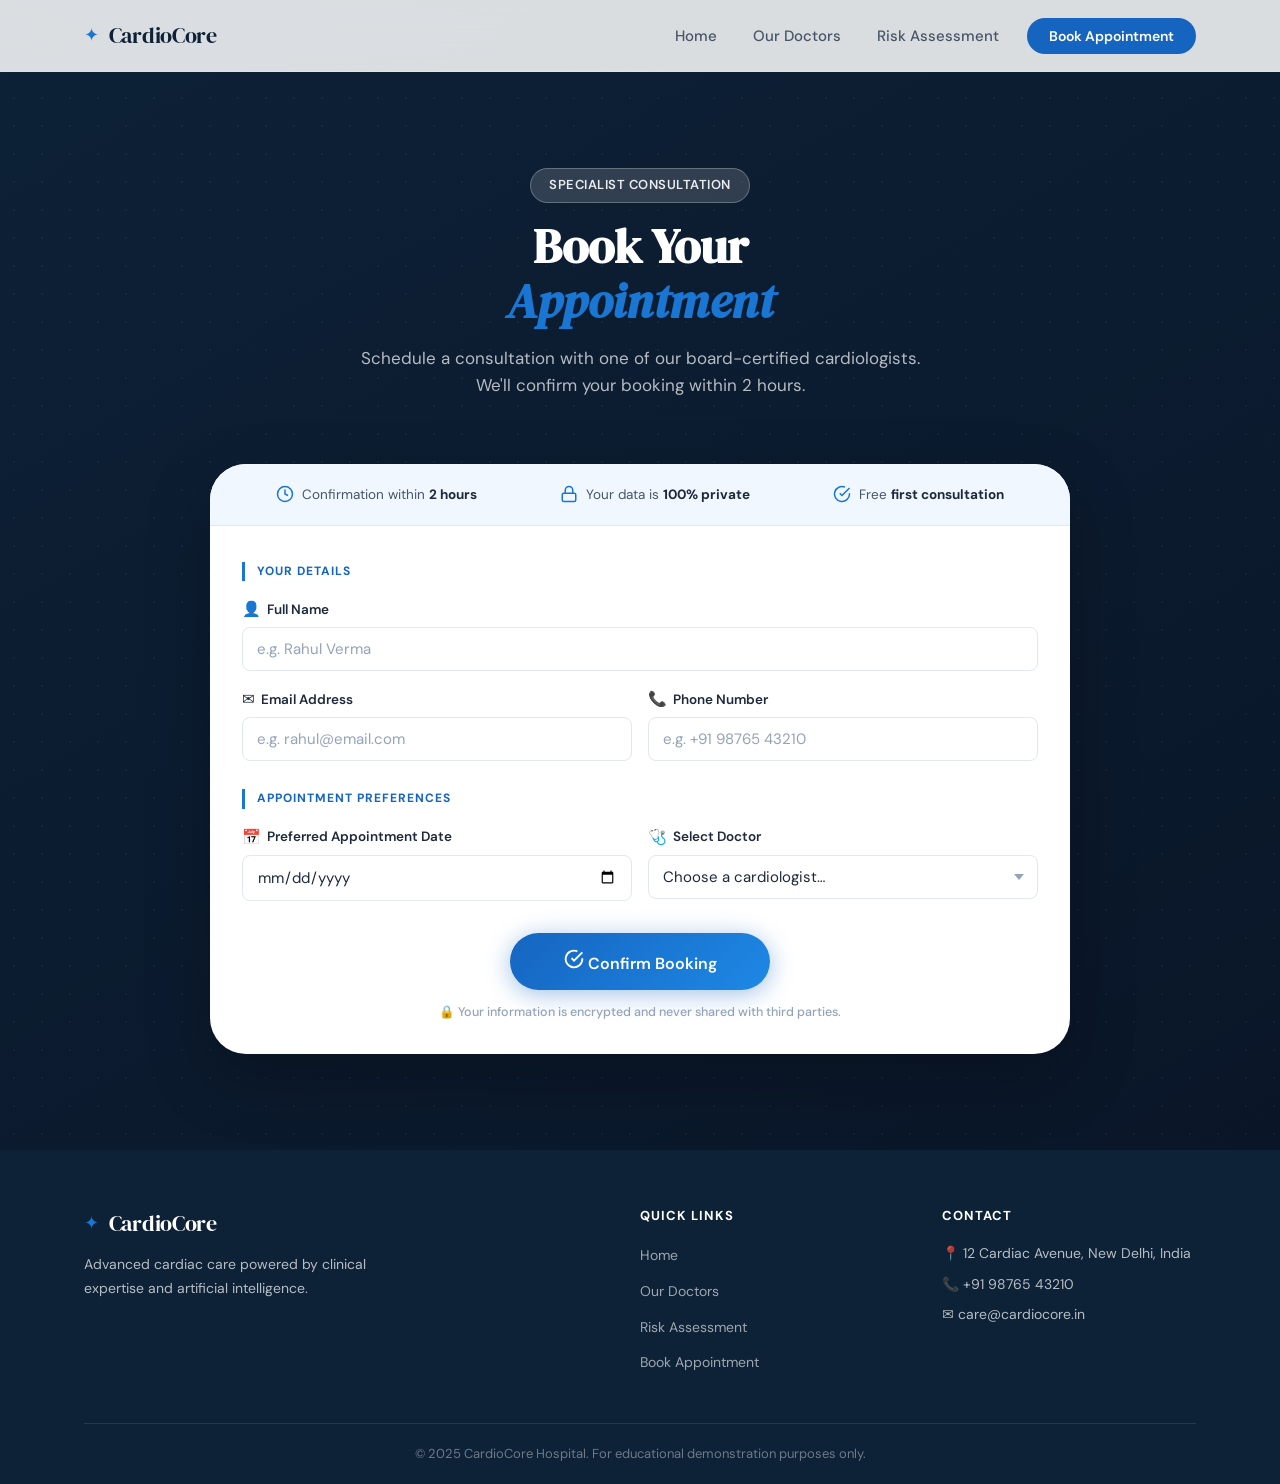
==== appointment.html @ d254ffd3 "Add files via upload" ====
<!DOCTYPE html>
<html lang="en">
<head>
  <meta charset="UTF-8" />
  <meta name="viewport" content="width=device-width, initial-scale=1.0" />
  <title>Book an Appointment — CardioCore Hospital</title>
  <link rel="stylesheet" href="style.css" />
  <link rel="preconnect" href="https://fonts.googleapis.com" />
  <link rel="preconnect" href="https://fonts.gstatic.com" crossorigin />
  <link href="https://fonts.googleapis.com/css2?family=DM+Serif+Display:ital@0;1&family=DM+Sans:wght@300;400;500;600&display=swap" rel="stylesheet" />
</head>
<body>

  <!-- ═══════════════════════════════════════════
       NAVIGATION
  ═══════════════════════════════════════════ -->
  <nav class="navbar" id="navbar">
    <div class="nav-inner">
      <a href="index.html" class="nav-logo">
        <span class="logo-icon">✦</span>
        <span>CardioCore</span>
      </a>
      <button class="nav-toggle" id="navToggle" aria-label="Toggle menu">
        <span></span><span></span><span></span>
      </button>
      <ul class="nav-links" id="navLinks">
        <li><a href="index.html" class="nav-link">Home</a></li>
        <li><a href="index.html#doctors" class="nav-link">Our Doctors</a></li>
        <li><a href="predictor.html" class="nav-link">Risk Assessment</a></li>
        <li><a href="appointment.html" class="nav-cta-btn active-cta">Book Appointment</a></li>
      </ul>
    </div>
  </nav>

  <!-- ═══════════════════════════════════════════
       APPOINTMENT SECTION
  ═══════════════════════════════════════════ -->
  <section class="assessment-section appointment-section" id="appointment">
    <div class="assessment-bg-pattern"></div>
    <div class="container">
      <div class="section-header">
        <div class="section-tag section-tag-light">Specialist Consultation</div>
        <h2 class="section-title" style="color:#fff;">Book Your<br /><em>Appointment</em></h2>
        <p class="section-subtitle" style="color:rgba(255,255,255,0.7);">Schedule a consultation with one of our board-certified cardiologists. We'll confirm your booking within 2 hours.</p>
      </div>

      <div class="form-card appt-form-card">

        <!-- Appointment booking info strip -->
        <div class="appt-info-strip">
          <div class="appt-info-item">
            <svg width="18" height="18" viewBox="0 0 24 24" fill="none" stroke="currentColor" stroke-width="2"><circle cx="12" cy="12" r="10"/><path d="M12 6v6l4 2"/></svg>
            <span>Confirmation within <strong>2 hours</strong></span>
          </div>
          <div class="appt-info-item">
            <svg width="18" height="18" viewBox="0 0 24 24" fill="none" stroke="currentColor" stroke-width="2"><rect x="3" y="11" width="18" height="11" rx="2" ry="2"/><path d="M7 11V7a5 5 0 0 1 10 0v4"/></svg>
            <span>Your data is <strong>100% private</strong></span>
          </div>
          <div class="appt-info-item">
            <svg width="18" height="18" viewBox="0 0 24 24" fill="none" stroke="currentColor" stroke-width="2"><path d="M22 11.08V12a10 10 0 1 1-5.93-9.14"/><polyline points="22 4 12 14.01 9 11.01"/></svg>
            <span>Free <strong>first consultation</strong></span>
          </div>
        </div>

        <form id="appointmentForm" novalidate>

          <div class="form-section-label">Your Details</div>
          <div class="form-grid">

            <div class="form-group form-group-full" data-field="fullname">
              <label for="fullname">
                <span class="label-icon">👤</span>
                Full Name
              </label>
              <input type="text" id="fullname" name="fullname" placeholder="e.g. Rahul Verma" required />
              <div class="field-error">Please enter your full name</div>
            </div>

            <div class="form-group" data-field="email">
              <label for="email">
                <span class="label-icon">✉️</span>
                Email Address
              </label>
              <input type="email" id="email" name="email" placeholder="e.g. rahul@email.com" required />
              <div class="field-error">Please enter a valid email address</div>
            </div>

            <div class="form-group" data-field="phone">
              <label for="phone">
                <span class="label-icon">📞</span>
                Phone Number
              </label>
              <input type="tel" id="phone" name="phone" placeholder="e.g. +91 98765 43210" required />
              <div class="field-error">Please enter a valid phone number</div>
            </div>

          </div>

          <div class="form-section-label">Appointment Preferences</div>
          <div class="form-grid">

            <div class="form-group" data-field="appt-date">
              <label for="appt-date">
                <span class="label-icon">📅</span>
                Preferred Appointment Date
              </label>
              <input type="date" id="appt-date" name="appt-date" required />
              <div class="field-error">Please select a preferred date</div>
            </div>

            <div class="form-group" data-field="doctor">
              <label for="doctor">
                <span class="label-icon">🩺</span>
                Select Doctor
              </label>
              <div class="select-wrapper">
                <select id="doctor" name="doctor" required>
                  <option value="" disabled selected>Choose a cardiologist…</option>
                  <option value="dr-priya-mehra">Dr. Priya Mehra — Interventional Cardiologist</option>
                  <option value="dr-arjun-sharma">Dr. Arjun Sharma — Cardiac Electrophysiologist</option>
                  <option value="dr-kavya-nair">Dr. Kavya Nair — Preventive Cardiologist</option>
                </select>
              </div>
              <div class="field-error">Please select a doctor</div>
            </div>

          </div>

          <div class="form-submit-area">
            <button type="submit" class="btn btn-submit" id="apptSubmitBtn">
              <span class="btn-text">
                <svg width="20" height="20" viewBox="0 0 24 24" fill="none" stroke="currentColor" stroke-width="2.2"><path d="M22 11.08V12a10 10 0 1 1-5.93-9.14"/><polyline points="22 4 12 14.01 9 11.01"/></svg>
                Confirm Booking
              </span>
              <span class="btn-loading" id="apptBtnLoading" style="display:none;">
                <span class="spinner"></span>
                Confirming…
              </span>
            </button>
            <p class="submit-note">🔒 Your information is encrypted and never shared with third parties.</p>
          </div>

        </form>
      </div>
    </div>
  </section>

  <!-- ═══════════════════════════════════════════
       BOOKING CONFIRMATION MODAL
  ═══════════════════════════════════════════ -->
  <div class="modal-overlay" id="apptModal" role="dialog" aria-modal="true" aria-labelledby="apptModalTitle">
    <div class="modal-card" id="apptModalCard">
      <button class="modal-close" id="apptModalClose" aria-label="Close modal">
        <svg width="20" height="20" viewBox="0 0 24 24" fill="none" stroke="currentColor" stroke-width="2.5"><line x1="18" y1="6" x2="6" y2="18"/><line x1="6" y1="6" x2="18" y2="18"/></svg>
      </button>

      <div class="modal-header low-risk" id="apptModalHeader">
        <div class="modal-icon">✅</div>
        <h2 id="apptModalTitle">Booking Confirmed!</h2>
        <p id="apptModalSubtitle">We've received your appointment request.</p>
      </div>

      <div class="modal-body">
        <div class="appt-confirm-details" id="apptConfirmDetails"></div>

        <div class="modal-disclaimer">
          <div class="disclaimer-icon">📋</div>
          <p><strong>Next Steps:</strong> Our team will call you within 2 hours to confirm your appointment slot. Please keep your phone reachable. You'll also receive a confirmation email shortly.</p>
        </div>

        <div class="modal-actions">
          <button class="btn btn-primary" onclick="document.getElementById('apptModal').classList.remove('active'); document.body.style.overflow='';">
            Done
          </button>
          <a href="index.html" class="btn btn-ghost">
            Back to Home
          </a>
        </div>
      </div>
    </div>
  </div>

  <!-- ═══════════════════════════════════════════
       FOOTER
  ═══════════════════════════════════════════ -->
  <footer class="footer">
    <div class="container">
      <div class="footer-inner">
        <div class="footer-brand">
          <a href="index.html" class="nav-logo" style="color:#fff;">
            <span class="logo-icon">✦</span>
            <span>CardioCore</span>
          </a>
          <p>Advanced cardiac care powered by clinical expertise and artificial intelligence.</p>
        </div>
        <div class="footer-links">
          <h4>Quick Links</h4>
          <ul>
            <li><a href="index.html">Home</a></li>
            <li><a href="index.html#doctors">Our Doctors</a></li>
            <li><a href="predictor.html">Risk Assessment</a></li>
            <li><a href="appointment.html">Book Appointment</a></li>
          </ul>
        </div>
        <div class="footer-contact">
          <h4>Contact</h4>
          <p>📍 12 Cardiac Avenue, New Delhi, India</p>
          <p>📞 +91 98765 43210</p>
          <p>✉️ care@cardiocore.in</p>
        </div>
      </div>
      <div class="footer-bottom">
        <p>© 2025 CardioCore Hospital. For educational demonstration purposes only.</p>
      </div>
    </div>
  </footer>

  <script src="script.js"></script>
</body>
</html>
---- style.css ----
/* ══════════════════════════════════════════════════════
   CARDIOCORE HOSPITAL — STYLESHEET
   Font: DM Serif Display (headings) + DM Sans (body)
   Aesthetic: Clinical Luxury — precise, trustworthy,
              refined whites & blues with warm accents
══════════════════════════════════════════════════════ */

/* ─── RESET & ROOT ─────────────────────────────────── */
*, *::before, *::after { box-sizing: border-box; margin: 0; padding: 0; }

:root {
  /* Core palette */
  --blue-900: #0d2137;
  --blue-800: #1565c0;
  --blue-700: #1976d2;
  --blue-600: #1e88e5;
  --blue-100: #e3f2fd;
  --blue-50:  #f0f7ff;

  /* Neutrals */
  --white:    #ffffff;
  --gray-50:  #f8fafc;
  --gray-100: #f1f5f9;
  --gray-200: #e2e8f0;
  --gray-400: #94a3b8;
  --gray-600: #475569;
  --gray-800: #1e293b;

  /* Semantic */
  --risk-low:     #2e7d32;
  --risk-low-bg:  #e8f5e9;
  --risk-low-mid: #66bb6a;
  --risk-high:    #c62828;
  --risk-high-bg: #ffebee;
  --risk-high-mid:#ef5350;

  /* Typography */
  --font-display: 'DM Serif Display', Georgia, serif;
  --font-body:    'DM Sans', system-ui, sans-serif;

  /* Spacing */
  --section-py: 96px;
  --container:  1160px;

  /* Radius */
  --r-sm:  8px;
  --r-md:  14px;
  --r-lg:  24px;
  --r-xl:  36px;

  /* Shadow */
  --shadow-sm:  0 1px 3px rgba(0,0,0,.06), 0 1px 2px rgba(0,0,0,.04);
  --shadow-md:  0 4px 16px rgba(0,0,0,.08);
  --shadow-lg:  0 12px 40px rgba(0,0,0,.12);
  --shadow-card:0 8px 32px rgba(13,33,55,.10);
}

html { scroll-behavior: smooth; }

body {
  font-family: var(--font-body);
  font-size: 16px;
  line-height: 1.6;
  color: var(--gray-800);
  background: var(--white);
  overflow-x: hidden;
}

img { max-width: 100%; display: block; }
a   { text-decoration: none; color: inherit; }

/* ─── CONTAINER ────────────────────────────────────── */
.container {
  width: 100%;
  max-width: var(--container);
  margin: 0 auto;
  padding: 0 24px;
}

/* ─── BUTTONS ──────────────────────────────────────── */
.btn {
  display: inline-flex;
  align-items: center;
  gap: 8px;
  padding: 14px 28px;
  border-radius: 50px;
  font-family: var(--font-body);
  font-size: 15px;
  font-weight: 600;
  cursor: pointer;
  transition: all .22s ease;
  border: 2px solid transparent;
  white-space: nowrap;
}

.btn-primary {
  background: var(--blue-800);
  color: var(--white);
  box-shadow: 0 4px 20px rgba(21,101,192,.35);
}
.btn-primary:hover {
  background: var(--blue-900);
  box-shadow: 0 6px 28px rgba(21,101,192,.45);
  transform: translateY(-2px);
}

.btn-ghost {
  background: transparent;
  color: var(--blue-800);
  border-color: var(--blue-200, #bbdefb);
  border: 2px solid var(--blue-800);
}
.btn-ghost:hover {
  background: var(--blue-50);
  transform: translateY(-2px);
}

/* ─── NAVBAR ───────────────────────────────────────── */
.navbar {
  position: fixed;
  top: 0; left: 0; right: 0;
  z-index: 1000;
  height: 72px;
  display: flex;
  align-items: center;
  background: rgba(255,255,255,.85);
  backdrop-filter: blur(14px);
  -webkit-backdrop-filter: blur(14px);
  border-bottom: 1px solid rgba(226,232,240,.6);
  transition: box-shadow .3s;
}
.navbar.scrolled { box-shadow: var(--shadow-md); }

.nav-inner {
  display: flex;
  align-items: center;
  justify-content: space-between;
  width: 100%;
  max-width: var(--container);
  margin: 0 auto;
  padding: 0 24px;
}

.nav-logo {
  display: flex;
  align-items: center;
  gap: 10px;
  font-family: var(--font-display);
  font-size: 22px;
  color: var(--blue-900);
  letter-spacing: -.3px;
}
.logo-icon {
  color: var(--blue-700);
  font-size: 18px;
  animation: spin-slow 8s linear infinite;
}
@keyframes spin-slow { to { transform: rotate(360deg); } }

.nav-links {
  display: flex;
  align-items: center;
  gap: 4px;
  list-style: none;
}

.nav-link {
  padding: 8px 16px;
  border-radius: 50px;
  font-size: 15px;
  font-weight: 500;
  color: var(--gray-600);
  transition: all .2s;
}
.nav-link:hover,
.nav-link.active { color: var(--blue-800); background: var(--blue-50); }

.nav-cta-btn {
  padding: 9px 22px;
  border-radius: 50px;
  background: var(--blue-800);
  color: var(--white) !important;
  font-size: 14px;
  font-weight: 600;
  margin-left: 8px;
  transition: all .2s;
}
.nav-cta-btn:hover { background: var(--blue-900); transform: translateY(-1px); }

.nav-toggle {
  display: none;
  flex-direction: column;
  gap: 5px;
  background: none;
  border: none;
  cursor: pointer;
  padding: 6px;
}
.nav-toggle span {
  display: block;
  width: 24px; height: 2px;
  background: var(--blue-900);
  border-radius: 2px;
  transition: all .3s;
}

/* ─── HERO ─────────────────────────────────────────── */
.hero {
  position: relative;
  min-height: 100vh;
  padding: 140px 0 80px;
  overflow: hidden;
  background: var(--blue-50);
}

.hero-bg-grid {
  position: absolute;
  inset: 0;
  background-image:
    linear-gradient(rgba(21,101,192,.04) 1px, transparent 1px),
    linear-gradient(90deg, rgba(21,101,192,.04) 1px, transparent 1px);
  background-size: 48px 48px;
  pointer-events: none;
}

.hero-blob {
  position: absolute;
  border-radius: 50%;
  filter: blur(80px);
  pointer-events: none;
}
.hero-blob-1 {
  width: 600px; height: 600px;
  background: radial-gradient(circle, rgba(21,101,192,.12), transparent 70%);
  top: -100px; right: -100px;
}
.hero-blob-2 {
  width: 400px; height: 400px;
  background: radial-gradient(circle, rgba(46,125,50,.08), transparent 70%);
  bottom: 0; left: 10%;
}

.hero-inner {
  position: relative;
  z-index: 1;
  display: grid;
  grid-template-columns: 1fr 1fr;
  gap: 64px;
  align-items: center;
  max-width: var(--container);
  margin: 0 auto;
  padding: 0 24px;
}

.hero-badge {
  display: inline-flex;
  align-items: center;
  gap: 8px;
  background: var(--white);
  border: 1px solid var(--gray-200);
  border-radius: 50px;
  padding: 6px 16px;
  font-size: 13px;
  font-weight: 600;
  color: var(--blue-800);
  margin-bottom: 24px;
  box-shadow: var(--shadow-sm);
  width: fit-content;
}
.badge-dot {
  width: 8px; height: 8px;
  border-radius: 50%;
  background: var(--risk-low-mid);
  animation: pulse-dot 2s ease infinite;
}
@keyframes pulse-dot {
  0%,100% { transform: scale(1); opacity: 1; }
  50%      { transform: scale(1.4); opacity: .7; }
}

.hero-title {
  font-family: var(--font-display);
  font-size: clamp(40px, 5vw, 62px);
  line-height: 1.1;
  color: var(--blue-900);
  letter-spacing: -1px;
  margin-bottom: 20px;
}
.hero-title em {
  font-style: italic;
  color: var(--blue-700);
}

.hero-subtitle {
  font-size: 17px;
  color: var(--gray-600);
  max-width: 480px;
  margin-bottom: 36px;
  line-height: 1.7;
}

.hero-actions {
  display: flex;
  flex-wrap: wrap;
  gap: 14px;
  margin-bottom: 48px;
}

.hero-stats {
  display: flex;
  align-items: center;
  gap: 24px;
}
.stat { text-align: left; }
.stat strong {
  display: block;
  font-family: var(--font-display);
  font-size: 26px;
  color: var(--blue-900);
  line-height: 1;
}
.stat span {
  font-size: 12px;
  color: var(--gray-400);
  font-weight: 500;
  text-transform: uppercase;
  letter-spacing: .5px;
}
.stat-divider {
  width: 1px;
  height: 36px;
  background: var(--gray-200);
}

/* ECG Card */
.hero-visual { position: relative; }

.ecg-card {
  background: var(--white);
  border-radius: var(--r-xl);
  padding: 32px;
  box-shadow: var(--shadow-card);
  border: 1px solid var(--gray-200);
  position: relative;
  z-index: 1;
}
.ecg-card-label {
  font-size: 12px;
  font-weight: 600;
  text-transform: uppercase;
  letter-spacing: 1px;
  color: var(--gray-400);
  margin-bottom: 20px;
}
.ecg-line-wrapper {
  width: 100%;
  height: 80px;
  overflow: hidden;
  margin-bottom: 24px;
  border-radius: var(--r-sm);
  background: var(--gray-50);
}
.ecg-svg {
  width: 200%;
  height: 100%;
  animation: ecg-scroll 2.5s linear infinite;
}
@keyframes ecg-scroll { to { transform: translateX(-50%); } }

.ecg-trace {
  fill: none;
  stroke: var(--blue-700);
  stroke-width: 2;
  stroke-linejoin: round;
}

.ecg-readings {
  display: flex;
  justify-content: space-between;
  gap: 12px;
}
.ecg-reading {
  text-align: center;
  flex: 1;
  background: var(--blue-50);
  border-radius: var(--r-sm);
  padding: 12px 8px;
}
.reading-val {
  display: block;
  font-family: var(--font-display);
  font-size: 22px;
  color: var(--blue-900);
  line-height: 1;
  margin-bottom: 4px;
}
.reading-label {
  font-size: 11px;
  font-weight: 600;
  text-transform: uppercase;
  letter-spacing: .8px;
  color: var(--gray-400);
}
.status-green { color: var(--risk-low) !important; }

.pulse-anim {
  animation: bpm-pulse 1s ease-in-out infinite;
}
@keyframes bpm-pulse {
  0%,100% { opacity: 1; }
  50%      { opacity: .5; }
}

.hero-card-float {
  position: absolute;
  background: var(--white);
  border: 1px solid var(--gray-200);
  border-radius: var(--r-md);
  padding: 12px 16px;
  display: flex;
  align-items: center;
  gap: 10px;
  box-shadow: var(--shadow-md);
  font-size: 13px;
  font-weight: 500;
  color: var(--gray-800);
  white-space: nowrap;
  animation: float-bob 3s ease-in-out infinite;
}
.hero-card-float-1 {
  bottom: -20px; left: -30px;
  animation-delay: 0s;
}
.hero-card-float-2 {
  top: -16px; right: -20px;
  animation-delay: 1.5s;
}
@keyframes float-bob {
  0%,100% { transform: translateY(0); }
  50%      { transform: translateY(-8px); }
}

.hero-scroll-hint {
  position: absolute;
  bottom: 32px;
  left: 50%;
  transform: translateX(-50%);
  display: flex;
  flex-direction: column;
  align-items: center;
  gap: 8px;
  font-size: 12px;
  color: var(--gray-400);
  font-weight: 500;
  letter-spacing: .5px;
  text-transform: uppercase;
}
.scroll-dot {
  width: 6px; height: 6px;
  border-radius: 50%;
  background: var(--blue-600);
  animation: scroll-bounce 1.4s ease infinite;
}
@keyframes scroll-bounce {
  0%,100% { transform: translateY(0); opacity: 1; }
  50%      { transform: translateY(8px); opacity: .4; }
}

/* ─── FEATURES STRIP ───────────────────────────────── */
.features-strip {
  background: var(--white);
  border-top: 1px solid var(--gray-200);
  border-bottom: 1px solid var(--gray-200);
  padding: 40px 0;
}
.features-grid {
  display: grid;
  grid-template-columns: repeat(4, 1fr);
  gap: 24px;
}
.feature-item {
  display: flex;
  align-items: center;
  gap: 16px;
}
.feature-icon {
  flex-shrink: 0;
  width: 48px; height: 48px;
  background: var(--blue-50);
  border-radius: var(--r-sm);
  display: flex;
  align-items: center;
  justify-content: center;
  color: var(--blue-700);
}
.feature-item h3 {
  font-size: 14px;
  font-weight: 600;
  color: var(--gray-800);
  margin-bottom: 2px;
}
.feature-item p {
  font-size: 13px;
  color: var(--gray-400);
}

/* ─── SECTION SHARED ───────────────────────────────── */
.section-header {
  text-align: center;
  margin-bottom: 64px;
}
.section-tag {
  display: inline-block;
  background: var(--blue-50);
  color: var(--blue-800);
  border: 1px solid rgba(21,101,192,.2);
  border-radius: 50px;
  padding: 6px 18px;
  font-size: 13px;
  font-weight: 600;
  letter-spacing: .5px;
  text-transform: uppercase;
  margin-bottom: 16px;
}
.section-tag-light {
  background: rgba(255,255,255,.15);
  color: rgba(255,255,255,.9);
  border-color: rgba(255,255,255,.25);
}
.section-title {
  font-family: var(--font-display);
  font-size: clamp(32px, 4vw, 48px);
  line-height: 1.15;
  color: var(--blue-900);
  margin-bottom: 16px;
}
.section-title em {
  font-style: italic;
  color: var(--blue-700);
}
.section-subtitle {
  font-size: 17px;
  color: var(--gray-600);
  max-width: 560px;
  margin: 0 auto;
}

/* ─── DOCTORS SECTION ──────────────────────────────── */
.doctors-section {
  padding: var(--section-py) 0;
  background: var(--gray-50);
}
.doctors-grid {
  display: grid;
  grid-template-columns: repeat(3, 1fr);
  gap: 28px;
  align-items: stretch;
}

.doctor-card {
  background: var(--white);
  border-radius: var(--r-lg);
  overflow: hidden;
  box-shadow: var(--shadow-card);
  border: 1px solid var(--gray-200);
  transition: transform .25s, box-shadow .25s;
  position: relative;
}
.doctor-card:hover {
  transform: translateY(-6px);
  box-shadow: var(--shadow-lg);
}
.doctor-card-featured {
  border-color: var(--blue-700);
  box-shadow: 0 8px 40px rgba(21,101,192,.18);
}

.featured-ribbon {
  position: absolute;
  top: 18px; right: -30px;
  background: var(--blue-800);
  color: var(--white);
  font-size: 11px;
  font-weight: 700;
  letter-spacing: .5px;
  text-transform: uppercase;
  padding: 5px 40px;
  transform: rotate(40deg) translateX(-10px);
  white-space: nowrap;
}

.doctor-img-wrap {
  position: relative;
  background: linear-gradient(135deg, var(--blue-50), var(--gray-100));
  height: 200px;
  display: flex;
  align-items: center;
  justify-content: center;
}
.doctor-img-placeholder {
  width: 100px; height: 100px;
  background: var(--white);
  border-radius: 50%;
  display: flex;
  align-items: center;
  justify-content: center;
  box-shadow: var(--shadow-sm);
}
.doctor-badge-chip {
  position: absolute;
  bottom: 14px; left: 14px;
  background: var(--blue-800);
  color: var(--white);
  font-size: 11px;
  font-weight: 600;
  padding: 4px 12px;
  border-radius: 50px;
  letter-spacing: .4px;
}

.doctor-info { padding: 24px; }
.doctor-info h3 {
  font-family: var(--font-display);
  font-size: 21px;
  color: var(--blue-900);
  margin-bottom: 4px;
}
.doctor-specialty {
  font-size: 13px;
  font-weight: 600;
  color: var(--blue-700);
  text-transform: uppercase;
  letter-spacing: .5px;
  margin-bottom: 12px;
}
.doctor-bio {
  font-size: 14px;
  color: var(--gray-600);
  line-height: 1.65;
  margin-bottom: 16px;
}
.doctor-meta {
  display: flex;
  flex-direction: column;
  gap: 4px;
}
.doctor-meta span {
  font-size: 12.5px;
  color: var(--gray-400);
  font-weight: 500;
}

/* ─── ASSESSMENT SECTION ───────────────────────────── */
.assessment-section {
  padding: var(--section-py) 0;
  background: linear-gradient(150deg, var(--blue-900) 0%, #0a1628 100%);
  position: relative;
  overflow: hidden;
}
.assessment-bg-pattern {
  position: absolute;
  inset: 0;
  background-image: radial-gradient(rgba(255,255,255,.04) 1px, transparent 1px);
  background-size: 28px 28px;
  pointer-events: none;
}

/* ─── APPOINTMENT PAGE EXTRAS ──────────────────────── */
.appointment-section {
  min-height: 100vh;
  padding-top: calc(var(--section-py) + 72px); /* account for fixed navbar */
}

.appt-form-card {
  max-width: 720px;
}

.appt-info-strip {
  display: flex;
  justify-content: space-around;
  gap: 16px;
  padding: 20px 32px;
  background: var(--blue-50);
  border-bottom: 1px solid var(--gray-200);
  flex-wrap: wrap;
}
.appt-info-item {
  display: flex;
  align-items: center;
  gap: 8px;
  font-size: 13.5px;
  color: var(--gray-600);
}
.appt-info-item svg { color: var(--blue-700); flex-shrink: 0; }
.appt-info-item strong { color: var(--gray-800); }

/* Appointment confirmation details block */
.appt-confirm-details {
  background: var(--blue-50);
  border: 1px solid rgba(21,101,192,.15);
  border-radius: var(--r-md);
  padding: 20px 24px;
  margin-bottom: 20px;
  font-size: 14.5px;
  color: var(--gray-700, #334155);
  line-height: 1.9;
}
.appt-confirm-details strong {
  color: var(--blue-900);
}

/* ─── FORM CARD ────────────────────────────────────── */
.form-card {
  background: var(--white);
  border-radius: var(--r-xl);
  box-shadow: 0 24px 64px rgba(0,0,0,.25);
  overflow: hidden;
  max-width: 860px;
  margin: 0 auto;
}
.form-card-header {
  background: var(--blue-50);
  border-bottom: 1px solid var(--gray-200);
  padding: 20px 32px;
  display: flex;
  align-items: center;
  justify-content: space-between;
  gap: 16px;
}
.form-progress-bar {
  flex: 1;
  height: 6px;
  background: var(--gray-200);
  border-radius: 3px;
  overflow: hidden;
}
.form-progress-fill {
  height: 100%;
  width: 0%;
  background: linear-gradient(90deg, var(--blue-700), var(--blue-600));
  border-radius: 3px;
  transition: width .4s ease;
}
.form-progress-label {
  font-size: 13px;
  font-weight: 600;
  color: var(--gray-600);
  white-space: nowrap;
}

/* Form body */
#heartRiskForm,
#appointmentForm {
  padding: 36px 32px 32px;
}
.form-section-label {
  font-size: 12px;
  font-weight: 700;
  text-transform: uppercase;
  letter-spacing: 1px;
  color: var(--blue-800);
  border-left: 3px solid var(--blue-700);
  padding-left: 12px;
  margin: 28px 0 16px;
}
.form-section-label:first-child { margin-top: 0; }

.form-grid {
  display: grid;
  grid-template-columns: 1fr 1fr;
  gap: 16px;
}
.form-group-full { grid-column: 1 / -1; }

/* Form group */
.form-group {
  display: flex;
  flex-direction: column;
  gap: 6px;
}
.form-group label {
  font-size: 13.5px;
  font-weight: 600;
  color: var(--gray-800);
  display: flex;
  align-items: center;
  gap: 6px;
}
.label-icon { font-size: 15px; }
.label-hint {
  margin-left: auto;
  font-size: 11px;
  font-weight: 500;
  color: var(--gray-400);
  background: var(--gray-100);
  padding: 2px 8px;
  border-radius: 4px;
}

/* Inputs */
.form-group input,
.form-group select {
  width: 100%;
  padding: 11px 14px;
  border: 1.5px solid var(--gray-200);
  border-radius: var(--r-sm);
  font-family: var(--font-body);
  font-size: 15px;
  color: var(--gray-800);
  background: var(--white);
  transition: border-color .2s, box-shadow .2s;
  outline: none;
  appearance: none;
  -webkit-appearance: none;
}
.form-group input::placeholder { color: var(--gray-400); }

/* Date input icon colour */
.form-group input[type="date"] { color-scheme: light; }

.form-group input:focus,
.form-group select:focus {
  border-color: var(--blue-700);
  box-shadow: 0 0 0 3px rgba(21,101,192,.12);
}
.form-group.has-error input,
.form-group.has-error select {
  border-color: var(--risk-high);
  box-shadow: 0 0 0 3px rgba(198,40,40,.1);
}
.form-group.is-valid input,
.form-group.is-valid select {
  border-color: var(--risk-low);
}

/* Select wrapper (custom arrow) */
.select-wrapper { position: relative; }
.select-wrapper::after {
  content: '';
  position: absolute;
  right: 14px; top: 50%;
  transform: translateY(-50%);
  width: 0; height: 0;
  border-left: 5px solid transparent;
  border-right: 5px solid transparent;
  border-top: 6px solid var(--gray-400);
  pointer-events: none;
  transition: border-color .2s;
}
.select-wrapper select {
  padding-right: 36px;
  cursor: pointer;
}
.select-wrapper select:focus + ::after,
.select-wrapper:focus-within::after { border-top-color: var(--blue-700); }

/* Field errors */
.field-error {
  font-size: 12px;
  color: var(--risk-high);
  font-weight: 500;
  display: none;
  margin-top: 2px;
}
.form-group.has-error .field-error { display: block; }

/* Tooltip trigger */
.tooltip-trigger {
  display: inline-flex;
  align-items: center;
  justify-content: center;
  width: 18px; height: 18px;
  border-radius: 50%;
  background: var(--gray-100);
  color: var(--gray-600);
  font-size: 11px;
  cursor: help;
  font-style: normal;
  transition: background .2s;
  margin-left: 2px;
}
.tooltip-trigger:hover { background: var(--blue-100); color: var(--blue-800); }

.tooltip-bubble {
  position: fixed;
  background: var(--blue-900);
  color: var(--white);
  font-size: 12px;
  font-weight: 400;
  padding: 8px 14px;
  border-radius: var(--r-sm);
  max-width: 240px;
  pointer-events: none;
  opacity: 0;
  z-index: 9999;
  transition: opacity .15s;
  line-height: 1.5;
  box-shadow: var(--shadow-md);
}
.tooltip-bubble.visible { opacity: 1; }

/* Submit area */
.form-submit-area {
  margin-top: 32px;
  display: flex;
  flex-direction: column;
  align-items: center;
  gap: 12px;
}
.btn-submit {
  padding: 16px 48px;
  font-size: 16px;
  border-radius: 50px;
  background: linear-gradient(135deg, var(--blue-800), var(--blue-600));
  color: var(--white);
  border: none;
  cursor: pointer;
  box-shadow: 0 4px 24px rgba(21,101,192,.4);
  transition: all .25s;
  font-family: var(--font-body);
  font-weight: 600;
  min-width: 260px;
  display: inline-flex;
  align-items: center;
  justify-content: center;
  gap: 10px;
}
.btn-submit:hover:not(:disabled) {
  transform: translateY(-2px);
  box-shadow: 0 8px 32px rgba(21,101,192,.5);
}
.btn-submit:disabled {
  opacity: .7;
  cursor: not-allowed;
  transform: none;
}
.submit-note {
  font-size: 12.5px;
  color: var(--gray-400);
  font-weight: 500;
}

/* Spinner */
.spinner {
  display: inline-block;
  width: 18px; height: 18px;
  border: 2px solid rgba(255,255,255,.3);
  border-top-color: var(--white);
  border-radius: 50%;
  animation: spin .7s linear infinite;
}
@keyframes spin { to { transform: rotate(360deg); } }

/* ─── MODAL ────────────────────────────────────────── */
.modal-overlay {
  position: fixed;
  inset: 0;
  background: rgba(13,33,55,.65);
  backdrop-filter: blur(6px);
  z-index: 2000;
  display: flex;
  align-items: center;
  justify-content: center;
  padding: 24px;
  opacity: 0;
  pointer-events: none;
  transition: opacity .3s;
}
.modal-overlay.active {
  opacity: 1;
  pointer-events: all;
}
.modal-card {
  background: var(--white);
  border-radius: var(--r-xl);
  width: 100%;
  max-width: 520px;
  max-height: 90vh;
  overflow-y: auto;
  position: relative;
  box-shadow: 0 32px 80px rgba(0,0,0,.3);
  transform: scale(.92) translateY(20px);
  transition: transform .35s cubic-bezier(.34,1.56,.64,1);
}
.modal-overlay.active .modal-card {
  transform: scale(1) translateY(0);
}

.modal-close {
  position: absolute;
  top: 16px; right: 16px;
  background: var(--gray-100);
  border: none;
  border-radius: 50%;
  width: 36px; height: 36px;
  display: flex;
  align-items: center;
  justify-content: center;
  cursor: pointer;
  color: var(--gray-600);
  transition: all .2s;
  z-index: 1;
}
.modal-close:hover { background: var(--gray-200); color: var(--gray-800); }

/* Modal header (coloured top) */
.modal-header {
  padding: 40px 40px 28px;
  text-align: center;
  border-radius: var(--r-xl) var(--r-xl) 0 0;
}
.modal-header.low-risk {
  background: linear-gradient(135deg, var(--risk-low-bg), #f1f8f1);
  border-bottom: 1px solid rgba(46,125,50,.15);
}
.modal-header.high-risk {
  background: linear-gradient(135deg, var(--risk-high-bg), #fff5f5);
  border-bottom: 1px solid rgba(198,40,40,.15);
}
.modal-icon {
  font-size: 48px;
  margin-bottom: 12px;
  animation: icon-pop .4s cubic-bezier(.34,1.56,.64,1) .15s both;
}
@keyframes icon-pop {
  from { transform: scale(0); }
  to   { transform: scale(1); }
}
.modal-header h2 {
  font-family: var(--font-display);
  font-size: 26px;
  color: var(--blue-900);
  margin-bottom: 6px;
}
.modal-header p { font-size: 14px; color: var(--gray-600); }

/* Modal body */
.modal-body { padding: 28px 40px 36px; }

/* Gauge */
.risk-gauge-wrap {
  display: flex;
  justify-content: center;
  margin-bottom: 24px;
}
.risk-gauge {
  position: relative;
  width: 200px;
}
.gauge-svg { width: 100%; }

.gauge-bg {
  fill: none;
  stroke: var(--gray-100);
  stroke-width: 14;
}
.gauge-fill {
  fill: none;
  stroke: var(--blue-700);
  stroke-width: 14;
  stroke-dasharray: 251;
  stroke-dashoffset: 251;
  transition: stroke-dashoffset 1.2s cubic-bezier(.4,0,.2,1),
              stroke .3s ease;
}
.gauge-fill.low  { stroke: var(--risk-low-mid); }
.gauge-fill.high { stroke: var(--risk-high-mid); }

.gauge-value {
  position: absolute;
  bottom: 0; left: 0; right: 0;
  text-align: center;
  padding-bottom: 8px;
}
.gauge-value span {
  font-family: var(--font-display);
  font-size: 32px;
  color: var(--blue-900);
  display: block;
  line-height: 1;
}
.gauge-value small {
  font-size: 12px;
  color: var(--gray-400);
  font-weight: 600;
  text-transform: uppercase;
  letter-spacing: .5px;
}

/* Risk label */
.risk-label-wrap { text-align: center; margin-bottom: 20px; }
.risk-label {
  display: inline-block;
  padding: 8px 24px;
  border-radius: 50px;
  font-size: 15px;
  font-weight: 700;
  letter-spacing: .3px;
  margin-bottom: 10px;
}
.risk-label.low  { background: var(--risk-low-bg);  color: var(--risk-low); }
.risk-label.high { background: var(--risk-high-bg); color: var(--risk-high); }
.risk-description { font-size: 14px; color: var(--gray-600); line-height: 1.6; }

/* Risk factors */
.risk-factors {
  display: flex;
  flex-wrap: wrap;
  gap: 8px;
  margin-bottom: 24px;
  justify-content: center;
}
.risk-factor-chip {
  font-size: 12.5px;
  font-weight: 500;
  padding: 5px 14px;
  border-radius: 50px;
  background: var(--blue-50);
  color: var(--blue-800);
  border: 1px solid rgba(21,101,192,.15);
}

/* Disclaimer */
.modal-disclaimer {
  background: var(--gray-50);
  border: 1px solid var(--gray-200);
  border-left: 3px solid var(--blue-700);
  border-radius: var(--r-sm);
  padding: 14px 16px;
  display: flex;
  gap: 12px;
  align-items: flex-start;
  margin-bottom: 24px;
}
.disclaimer-icon { font-size: 20px; flex-shrink: 0; }
.modal-disclaimer p {
  font-size: 12.5px;
  color: var(--gray-600);
  line-height: 1.6;
}
.modal-disclaimer strong { color: var(--gray-800); }

/* Modal actions */
.modal-actions {
  display: flex;
  gap: 12px;
  justify-content: center;
  flex-wrap: wrap;
}

/* ─── FOOTER ───────────────────────────────────────── */
.footer {
  background: var(--blue-900);
  color: rgba(255,255,255,.7);
  padding: 56px 0 0;
}
.footer-inner {
  display: grid;
  grid-template-columns: 2fr 1fr 1fr;
  gap: 48px;
  padding-bottom: 48px;
  border-bottom: 1px solid rgba(255,255,255,.1);
}
.footer-brand p {
  font-size: 14px;
  margin-top: 12px;
  line-height: 1.7;
  max-width: 300px;
}
.footer-links h4,
.footer-contact h4 {
  font-size: 13px;
  font-weight: 700;
  text-transform: uppercase;
  letter-spacing: 1px;
  color: var(--white);
  margin-bottom: 16px;
}
.footer-links ul { list-style: none; }
.footer-links li + li { margin-top: 10px; }
.footer-links a {
  font-size: 14px;
  color: rgba(255,255,255,.6);
  transition: color .2s;
}
.footer-links a:hover { color: var(--white); }
.footer-contact p { font-size: 14px; margin-bottom: 8px; }
.footer-bottom {
  text-align: center;
  padding: 20px;
  font-size: 13px;
  color: rgba(255,255,255,.4);
}

/* ─── RESPONSIVE ───────────────────────────────────── */
@media (max-width: 1024px) {
  .hero-inner { gap: 40px; }
  .features-grid { grid-template-columns: repeat(2, 1fr); }
  .doctors-grid { grid-template-columns: repeat(3, 1fr); gap: 20px; }
  .footer-inner { grid-template-columns: 1fr 1fr; }
  .footer-brand { grid-column: 1 / -1; }
}

@media (max-width: 860px) {
  :root { --section-py: 64px; }
  .hero-inner {
    grid-template-columns: 1fr;
    text-align: center;
  }
  .hero-subtitle { margin: 0 auto 36px; }
  .hero-actions { justify-content: center; }
  .hero-stats { justify-content: center; }
  .hero-visual { display: none; }

  .doctors-grid { grid-template-columns: 1fr; max-width: 420px; margin: 0 auto; }
  .form-grid { grid-template-columns: 1fr; }
  .form-group-full { grid-column: 1; }
  #heartRiskForm,
  #appointmentForm { padding: 28px 20px 24px; }
  .form-card-header { padding: 16px 20px; }
  .modal-header { padding: 32px 24px 20px; }
  .modal-body { padding: 20px 24px 28px; }
  .appt-info-strip { padding: 16px 20px; flex-direction: column; align-items: flex-start; gap: 12px; }
}

@media (max-width: 640px) {
  .nav-links {
    position: fixed;
    top: 72px; left: 0; right: 0;
    background: var(--white);
    flex-direction: column;
    align-items: flex-start;
    padding: 16px 24px 24px;
    border-bottom: 1px solid var(--gray-200);
    box-shadow: var(--shadow-md);
    gap: 4px;
    display: none;
  }
  .nav-links.open { display: flex; }
  .nav-toggle { display: flex; }
  .nav-cta-btn { margin-left: 0; width: 100%; text-align: center; justify-content: center; }

  .features-grid { grid-template-columns: 1fr; gap: 16px; }

  .hero-stats { flex-direction: column; gap: 16px; }
  .stat-divider { width: 40px; height: 1px; }

  .footer-inner { grid-template-columns: 1fr; gap: 32px; }

  .btn-submit { width: 100%; }
  .modal-actions { flex-direction: column; }
  .modal-actions .btn { width: 100%; justify-content: center; }
}
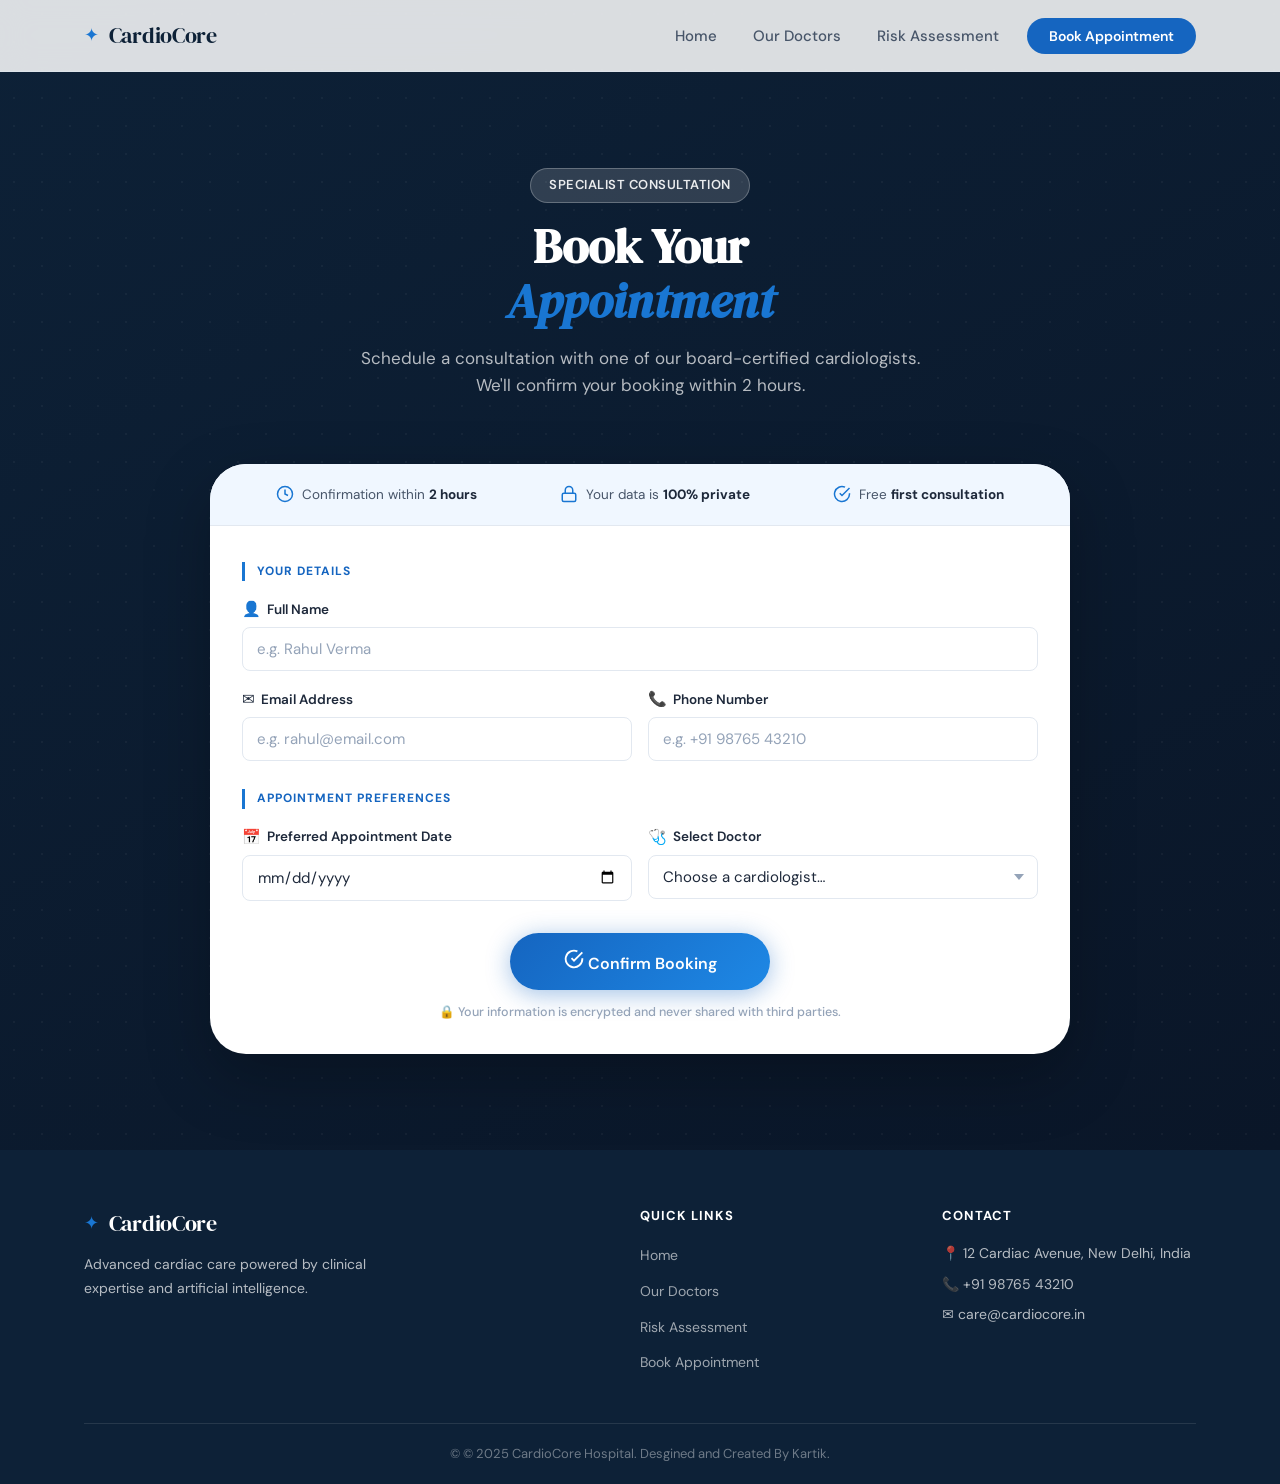
==== commit 4de547ab: "Add files via upload" ====
--- a/appointment.html
+++ b/appointment.html
@@ -210,7 +210,8 @@
         </div>
       </div>
       <div class="footer-bottom">
-        <p>© 2025 CardioCore Hospital. For educational demonstration purposes only.</p>
+        <p>© © 2025 CardioCore Hospital.
+           Desgined and Created By Kartik.</p>
       </div>
     </div>
   </footer>
